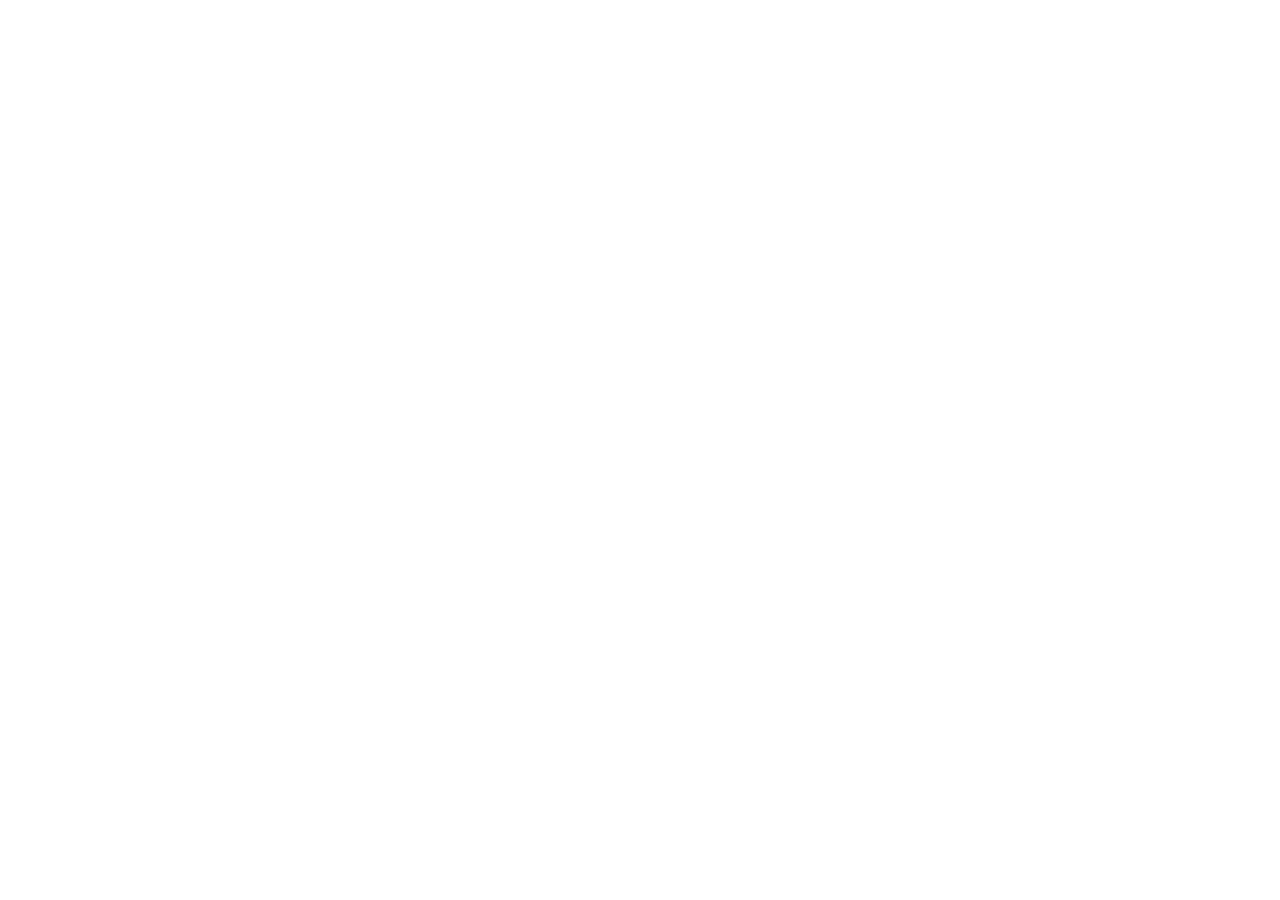
==== index.html @ b0550d29 "Initial commit: Pico&Placa PWA structure (index.html, styles.css, app.js)" ====
<!DOCTYPE html>
<html lang="es-CO">
<head>
  <meta charset="UTF-8" />
  <meta name="viewport" content="width=device-width, initial-scale=1.0, viewport-fit=cover" />
  <title>Pico&amp;Placa Pasto</title>
  <meta name="description" content="Consulta rápida del Pico y Placa en Pasto, Nariñ»»»
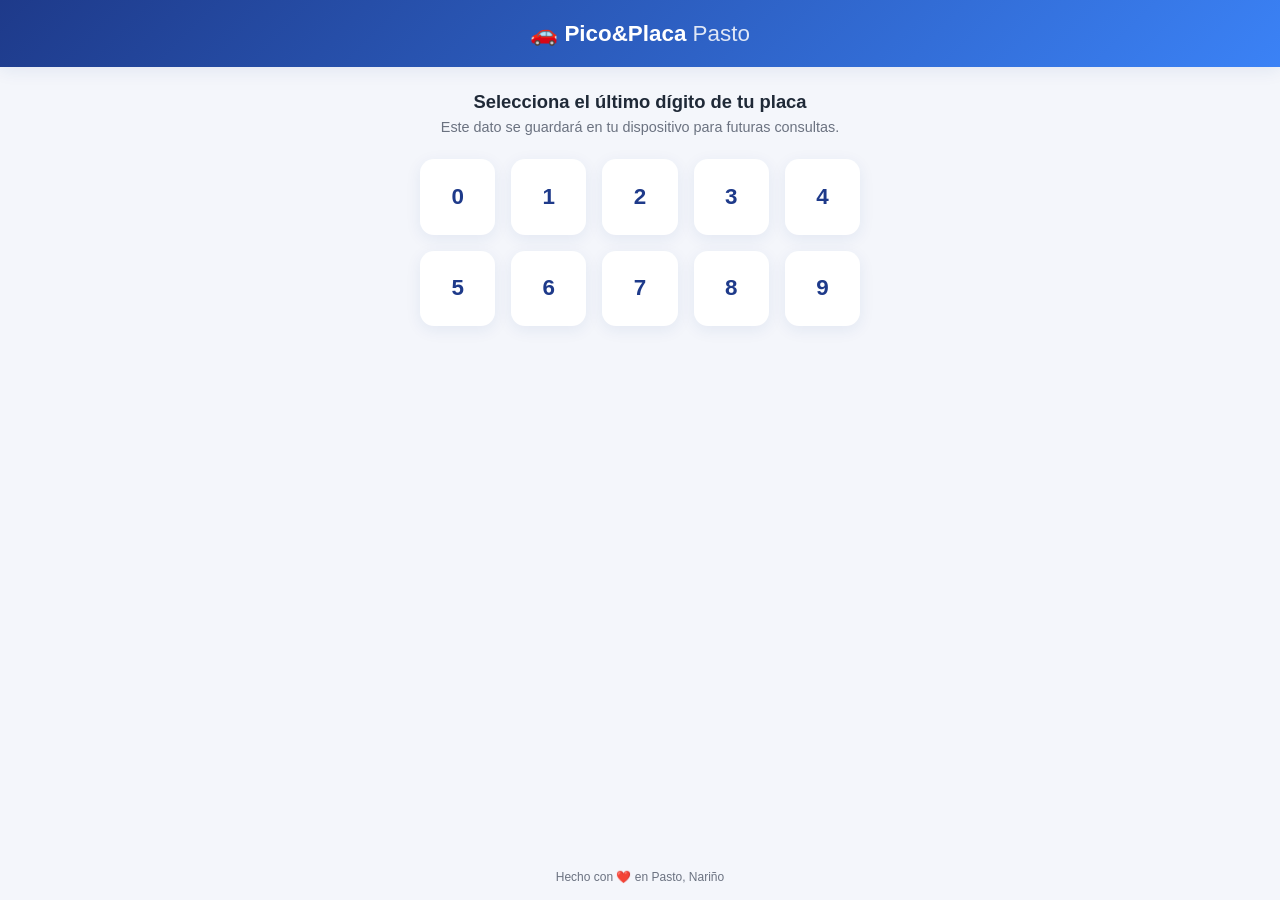
==== commit 8be6b66b: "Fix blank GitHub Pages app and simplify initial PWA shell" ====
--- a/index.html
+++ b/index.html
@@ -1,7 +1,42 @@
-<!DOCTYPE html>
+<!doctype html>
 <html lang="es-CO">
 <head>
-  <meta charset="UTF-8" />
-  <meta name="viewport" content="width=device-width, initial-scale=1.0, viewport-fit=cover" />
-  <title>Pico&amp;Placa Pasto</title>
-  <meta name="description" content="Consulta rápida del Pico y Placa en Pasto, Nariñ»»»+  <meta charset="UTF-8">
+  <meta name="viewport" content="width=device-width, initial-scale=1.0">
+  <meta name="theme-color" content="#1e3a8a">
+  <meta name="description" content="Consulta rápida del Pico y Placa en Pasto, Nariño">
+  <title>Pico&Placa Pasto</title>
+  <link rel="stylesheet" href="styles.css">
+</head>
+<body>
+  <header class="app-header">
+    <h1>🚗 Pico&amp;Placa <span>Pasto</span></h1>
+  </header>
+
+  <main class="app-container">
+    <section id="selection-screen" class="screen">
+      <h2>Selecciona el último dígito de tu placa</h2>
+      <p class="subtitle">Este dato se guardará en tu dispositivo para futuras consultas.</p>
+      <div id="digit-grid" class="digit-grid" aria-label="Dígitos de placa"></div>
+    </section>
+
+    <section id="dashboard-screen" class="screen hidden" aria-live="polite">
+      <div class="plate-summary-card">
+        <p class="plate-summary-label">Tu placa termina en</p>
+        <div id="selected-digit-display" class="selected-digit-display">-</div>
+      </div>
+      <div class="result-card">
+        <p class="result-status">Estado de hoy</p>
+        <p id="result-message" class="result-message">Aquí se mostrará si hoy tienes restricción.</p>
+      </div>
+      <button id="change-plate-btn" class="secondary-btn" type="button">Cambiar Placa</button>
+    </section>
+  </main>
+
+  <footer class="app-footer">
+    <p>Hecho con ❤️ en Pasto, Nariño</p>
+  </footer>
+
+  <script src="app.js"></script>
+</body>
+</html>
--- a/styles.css
+++ b/styles.css
@@ -0,0 +1,189 @@
+:root {
+  --color-primary: #1e3a8a;
+  --color-primary-light: #3b82f6;
+  --color-background: #f4f6fb;
+  --color-surface: #ffffff;
+  --color-text: #1f2937;
+  --color-text-muted: #6b7280;
+  --radius-medium: 14px;
+  --radius-large: 20px;
+  --shadow-soft: 0 4px 16px rgba(30, 58, 138, 0.08);
+  --transition-fast: 0.18s ease;
+}
+
+* {
+  box-sizing: border-box;
+  margin: 0;
+  padding: 0;
+}
+
+html {
+  min-height: 100%;
+}
+
+body {
+  min-height: 100vh;
+  display: flex;
+  flex-direction: column;
+  background: var(--color-background);
+  color: var(--color-text);
+  font-family: Arial, Helvetica, sans-serif;
+}
+
+.app-header {
+  padding: 1.25rem 1rem;
+  color: #ffffff;
+  text-align: center;
+  background: linear-gradient(135deg, var(--color-primary), var(--color-primary-light));
+  box-shadow: var(--shadow-soft);
+}
+
+.app-header h1 {
+  font-size: 1.4rem;
+}
+
+.app-header span {
+  font-weight: 400;
+  opacity: 0.85;
+}
+
+.app-container {
+  flex: 1;
+  width: 100%;
+  max-width: 480px;
+  margin: 0 auto;
+  padding: 1.5rem 1.25rem 2rem;
+}
+
+.screen {
+  animation: fade-in 0.25s ease;
+}
+
+.hidden {
+  display: none !important;
+}
+
+@keyframes fade-in {
+  from { opacity: 0; transform: translateY(6px); }
+  to { opacity: 1; transform: translateY(0); }
+}
+
+#selection-screen h2 {
+  margin-bottom: 0.4rem;
+  font-size: 1.15rem;
+  text-align: center;
+}
+
+.subtitle {
+  margin-bottom: 1.5rem;
+  color: var(--color-text-muted);
+  font-size: 0.9rem;
+  text-align: center;
+}
+
+.digit-grid {
+  display: grid;
+  grid-template-columns: repeat(5, 1fr);
+  gap: 0.75rem;
+}
+
+.digit-button {
+  aspect-ratio: 1;
+  border: 0;
+  border-radius: var(--radius-medium);
+  color: var(--color-primary);
+  background: var(--color-surface);
+  box-shadow: var(--shadow-soft);
+  font-size: 1.4rem;
+  font-weight: 700;
+  cursor: pointer;
+  transition: transform var(--transition-fast), background var(--transition-fast), color var(--transition-fast);
+}
+
+.digit-button:hover,
+.digit-button:focus-visible {
+  color: #ffffff;
+  background: var(--color-primary);
+  transform: translateY(-2px);
+}
+
+.digit-button:active {
+  transform: scale(0.96);
+}
+
+.plate-summary-card {
+  margin-bottom: 1.25rem;
+  padding: 1.5rem;
+  border-radius: var(--radius-large);
+  color: #ffffff;
+  background: linear-gradient(135deg, var(--color-primary), var(--color-primary-light));
+  box-shadow: var(--shadow-soft);
+  text-align: center;
+}
+
+.plate-summary-label {
+  margin-bottom: 0.25rem;
+  font-size: 0.85rem;
+  opacity: 0.85;
+}
+
+.selected-digit-display {
+  font-size: 3rem;
+  font-weight: 800;
+  line-height: 1;
+}
+
+.result-card {
+  margin-bottom: 1.5rem;
+  padding: 1.5rem;
+  border-radius: var(--radius-large);
+  background: var(--color-surface);
+  box-shadow: var(--shadow-soft);
+  text-align: center;
+}
+
+.result-status {
+  margin-bottom: 0.5rem;
+  color: var(--color-text-muted);
+  font-size: 0.85rem;
+  letter-spacing: 0.5px;
+  text-transform: uppercase;
+}
+
+.result-message {
+  font-size: 1.05rem;
+  font-weight: 600;
+}
+
+.secondary-btn {
+  display: block;
+  width: 100%;
+  padding: 0.85rem;
+  border: 2px solid var(--color-primary);
+  border-radius: var(--radius-medium);
+  color: var(--color-primary);
+  background: transparent;
+  font-size: 0.95rem;
+  font-weight: 600;
+  cursor: pointer;
+  transition: background var(--transition-fast), color var(--transition-fast);
+}
+
+.secondary-btn:hover,
+.secondary-btn:focus-visible {
+  color: #ffffff;
+  background: var(--color-primary);
+}
+
+.app-footer {
+  padding: 1rem;
+  color: var(--color-text-muted);
+  font-size: 0.75rem;
+  text-align: center;
+}
+
+@media (min-width: 480px) {
+  .digit-grid {
+    gap: 1rem;
+  }
+}
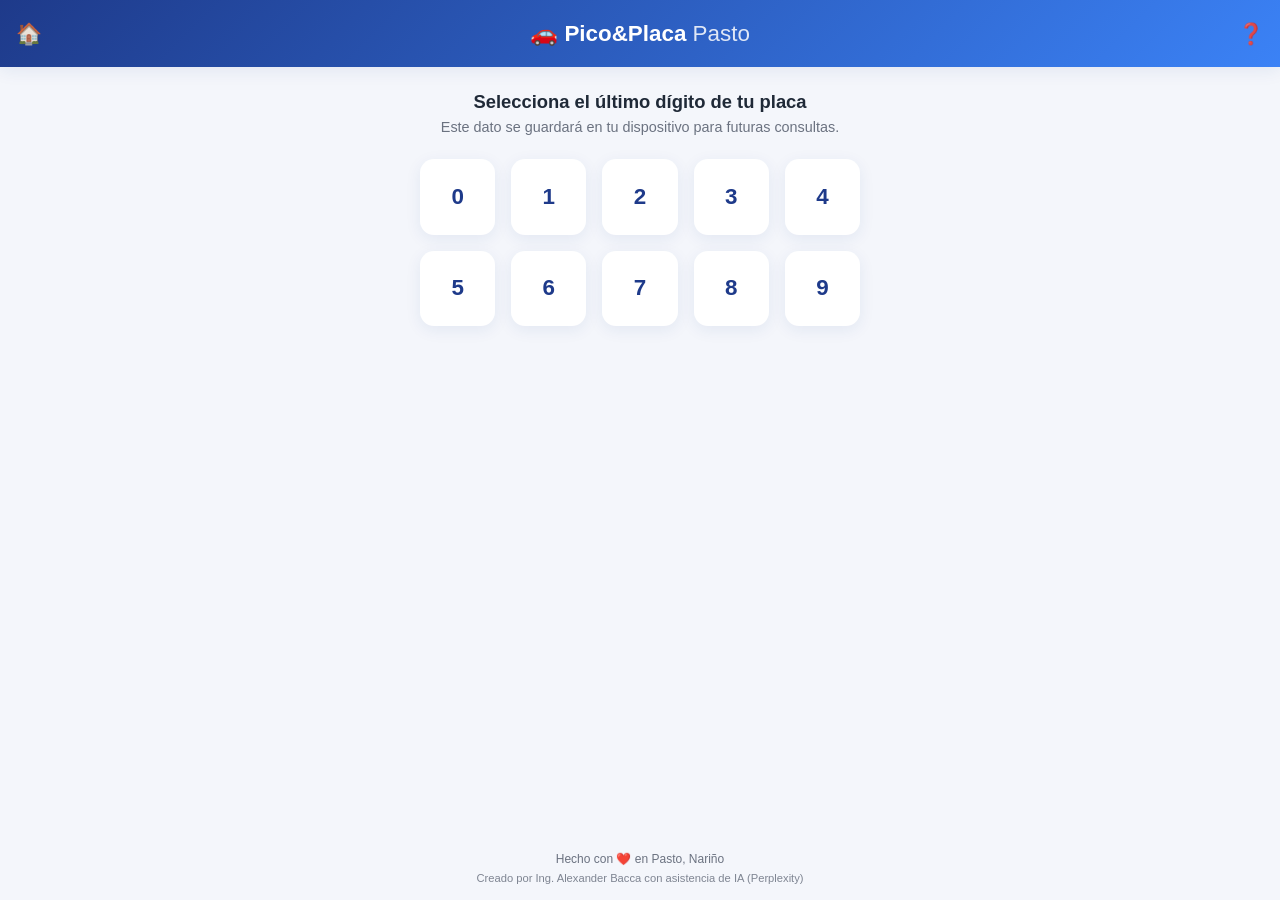
==== commit 953fd5aa: "Add header shortcuts, footer credits, and new info.html help page" ====
--- a/index.html
+++ b/index.html
@@ -7,10 +7,16 @@
   <meta name="description" content="Consulta rápida del Pico y Placa en Pasto, Nariño">
   <title>Pico&Placa Pasto</title>
   <link rel="stylesheet" href="styles.css">
+  <link rel="manifest" href="manifest.json">
+  <link rel="icon" href="icons/icon.svg" type="image/svg+xml">
+  <meta name="apple-mobile-web-app-capable" content="yes">
+  <meta name="apple-mobile-web-app-status-bar-style" content="black-translucent">
 </head>
 <body>
   <header class="app-header">
+    <a href="https://www.alexanderbacca.com/" class="header-icon-link header-icon-left" target="_blank" rel="noopener" aria-label="Ir al sitio de Alexander Bacca">🏠</a>
     <h1>🚗 Pico&amp;Placa <span>Pasto</span></h1>
+    <a href="info.html" class="header-icon-link header-icon-right" aria-label="Ver información y ayuda">❓</a>
   </header>
 
   <main class="app-container">
@@ -25,16 +31,30 @@
         <p class="plate-summary-label">Tu placa termina en</p>
         <div id="selected-digit-display" class="selected-digit-display">-</div>
       </div>
+
       <div class="result-card">
         <p class="result-status">Estado de hoy</p>
-        <p id="result-message" class="result-message">Aquí se mostrará si hoy tienes restricción.</p>
+        <p id="result-message" class="result-message"></p>
+        <p id="next-restriction-message" class="next-restriction-message"></p>
       </div>
+
+      <button id="listen-status-btn" class="listen-btn hidden" type="button">🔊 Escuchar estado</button>
+      <button id="add-calendar-btn" class="calendar-btn hidden" type="button">📅 Ver fechas para Google Calendar</button>
       <button id="change-plate-btn" class="secondary-btn" type="button">Cambiar Placa</button>
+    </section>
+
+    <section id="calendar-screen" class="screen hidden" aria-live="polite">
+      <h2>Fechas para Google Calendar</h2>
+      <p class="subtitle">Cada botón agrega un evento recurrente para todos los días de esa semana que te correspondan.</p>
+      <div id="calendar-dates-list" class="calendar-dates-list"></div>
+      <button id="add-carfree-btn" class="calendar-btn" type="button">🚫 Añadir los días sin carro ni moto</button>
+      <button id="calendar-back-btn" class="secondary-btn" type="button">Volver</button>
     </section>
   </main>
 
   <footer class="app-footer">
     <p>Hecho con ❤️ en Pasto, Nariño</p>
+    <p class="credits">Creado por Ing. Alexander Bacca con asistencia de IA (Perplexity)</p>
   </footer>
 
   <script src="app.js"></script>
--- a/styles.css
+++ b/styles.css
@@ -5,6 +5,8 @@
   --color-surface: #ffffff;
   --color-text: #1f2937;
   --color-text-muted: #6b7280;
+  --color-danger: #b91c1c;
+  --color-success: #15803d;
   --radius-medium: 14px;
   --radius-large: 20px;
   --shadow-soft: 0 4px 16px rgba(30, 58, 138, 0.08);
@@ -31,11 +33,38 @@
 }
 
 .app-header {
+  position: relative;
   padding: 1.25rem 1rem;
   color: #ffffff;
   text-align: center;
   background: linear-gradient(135deg, var(--color-primary), var(--color-primary-light));
   box-shadow: var(--shadow-soft);
+}
+
+.header-icon-link {
+  position: absolute;
+  top: 50%;
+  transform: translateY(-50%);
+  font-size: 1.3rem;
+  line-height: 1;
+  text-decoration: none;
+  color: #ffffff;
+  opacity: 0.9;
+  transition: opacity var(--transition-fast), transform var(--transition-fast);
+}
+
+.header-icon-left {
+  left: 1rem;
+}
+
+.header-icon-right {
+  right: 1rem;
+}
+
+.header-icon-link:hover,
+.header-icon-link:focus-visible {
+  opacity: 1;
+  transform: translateY(calc(-50% - 2px));
 }
 
 .app-header h1 {
@@ -134,56 +163,220 @@
 }
 
 .result-card {
+  margin-bottom: 1rem;
+  padding: 1.5rem;
+  border-radius: var(--radius-large);
+  background: var(--color-surface);
+  box-shadow: var(--shadow-soft);
+  text-align: center;
+}
+
+.result-status {
+  margin-bottom: 0.5rem;
+  color: var(--color-text-muted);
+  font-size: 0.85rem;
+  letter-spacing: 0.5px;
+  text-transform: uppercase;
+}
+
+.result-message {
+  font-size: 1.1rem;
+  font-weight: 700;
+}
+
+.result-message.restricted {
+  color: var(--color-danger);
+}
+
+.result-message.free {
+  color: var(--color-success);
+}
+
+.next-restriction-message {
+  min-height: 1.25rem;
+  margin-top: 0.75rem;
+  color: var(--color-text-muted);
+  font-size: 0.9rem;
+}
+
+.listen-btn,
+.calendar-btn,
+.secondary-btn {
+  display: block;
+  width: 100%;
+  padding: 0.85rem;
+  border-radius: var(--radius-medium);
+  font-size: 0.95rem;
+  font-weight: 600;
+  cursor: pointer;
+  transition: background var(--transition-fast), color var(--transition-fast), transform var(--transition-fast);
+}
+
+.listen-btn {
+  margin-bottom: 0.75rem;
+  border: 0;
+  color: #ffffff;
+  background: var(--color-primary-light);
+}
+
+.listen-btn:hover,
+.listen-btn:focus-visible {
+  background: var(--color-primary);
+  transform: translateY(-1px);
+}
+
+.calendar-btn {
+  margin-bottom: 0.75rem;
+  border: 0;
+  color: #ffffff;
+  background: var(--color-success);
+}
+
+.calendar-btn:hover,
+.calendar-btn:focus-visible {
+  background: #0f5c30;
+  transform: translateY(-1px);
+}
+
+.secondary-btn {
+  border: 2px solid var(--color-primary);
+  color: var(--color-primary);
+  background: transparent;
+}
+
+.secondary-btn:hover,
+.secondary-btn:focus-visible {
+  color: #ffffff;
+  background: var(--color-primary);
+}
+
+.app-footer {
+  padding: 1rem;
+  color: var(--color-text-muted);
+  font-size: 0.75rem;
+  text-align: center;
+}
+
+.app-footer .credits {
+  margin-top: 0.35rem;
+  font-size: 0.7rem;
+  opacity: 0.85;
+}
+
+#calendar-screen h2 {
+  margin-bottom: 0.4rem;
+  font-size: 1.15rem;
+  text-align: center;
+}
+
+.calendar-dates-list {
+  display: flex;
+  flex-direction: column;
+  gap: 0.6rem;
+  margin: 1rem 0 1.25rem;
+}
+
+.calendar-date-item {
+  display: flex;
+  align-items: center;
+  justify-content: space-between;
+  gap: 0.75rem;
+  padding: 0.85rem 1rem;
+  border-radius: var(--radius-medium);
+  background: var(--color-surface);
+  box-shadow: var(--shadow-soft);
+}
+
+.calendar-date-label {
+  font-size: 0.9rem;
+  color: var(--color-text);
+}
+
+.calendar-date-add-btn {
+  flex-shrink: 0;
+  border: 0;
+  border-radius: 10px;
+  padding: 0.45rem 0.9rem;
+  font-size: 0.85rem;
+  font-weight: 600;
+  color: #ffffff;
+  background: var(--color-success);
+  cursor: pointer;
+  transition: background var(--transition-fast), transform var(--transition-fast);
+}
+
+.calendar-date-add-btn:hover,
+.calendar-date-add-btn:focus-visible {
+  background: #0f5c30;
+  transform: translateY(-1px);
+}
+
+.calendar-empty {
+  margin: 1rem 0 1.25rem;
+  color: var(--color-text-muted);
+  font-size: 0.9rem;
+  text-align: center;
+}
+
+@media (min-width: 480px) {
+  .digit-grid {
+    gap: 1rem;
+  }
+}
+
+/* ---------------------------- Info page ---------------------------- */
+
+.info-container {
+  flex: 1;
+  width: 100%;
+  max-width: 560px;
+  margin: 0 auto;
+  padding: 1.5rem 1.25rem 2rem;
+}
+
+.info-section {
   margin-bottom: 1.5rem;
   padding: 1.5rem;
   border-radius: var(--radius-large);
   background: var(--color-surface);
   box-shadow: var(--shadow-soft);
-  text-align: center;
-}
-
-.result-status {
-  margin-bottom: 0.5rem;
-  color: var(--color-text-muted);
-  font-size: 0.85rem;
-  letter-spacing: 0.5px;
-  text-transform: uppercase;
-}
-
-.result-message {
-  font-size: 1.05rem;
+}
+
+.info-section h2 {
+  margin-bottom: 0.75rem;
+  font-size: 1.1rem;
+  color: var(--color-primary);
+}
+
+.info-section p {
+  margin-bottom: 0.75rem;
+  font-size: 0.95rem;
+  line-height: 1.5;
+}
+
+.info-section p:last-child {
+  margin-bottom: 0;
+}
+
+.info-section ol,
+.info-section ul {
+  margin: 0 0 0.75rem 1.25rem;
+  font-size: 0.95rem;
+  line-height: 1.6;
+}
+
+.info-section ol:last-child,
+.info-section ul:last-child {
+  margin-bottom: 0;
+}
+
+.info-highlight {
+  display: inline-block;
+  margin-top: 0.5rem;
+  padding: 0.6rem 0.9rem;
+  border-radius: var(--radius-medium);
+  background: rgba(30, 58, 138, 0.08);
+  color: var(--color-primary);
+  font-size: 0.9rem;
   font-weight: 600;
 }
-
-.secondary-btn {
-  display: block;
-  width: 100%;
-  padding: 0.85rem;
-  border: 2px solid var(--color-primary);
-  border-radius: var(--radius-medium);
-  color: var(--color-primary);
-  background: transparent;
-  font-size: 0.95rem;
-  font-weight: 600;
-  cursor: pointer;
-  transition: background var(--transition-fast), color var(--transition-fast);
-}
-
-.secondary-btn:hover,
-.secondary-btn:focus-visible {
-  color: #ffffff;
-  background: var(--color-primary);
-}
-
-.app-footer {
-  padding: 1rem;
-  color: var(--color-text-muted);
-  font-size: 0.75rem;
-  text-align: center;
-}
-
-@media (min-width: 480px) {
-  .digit-grid {
-    gap: 1rem;
-  }
-}
